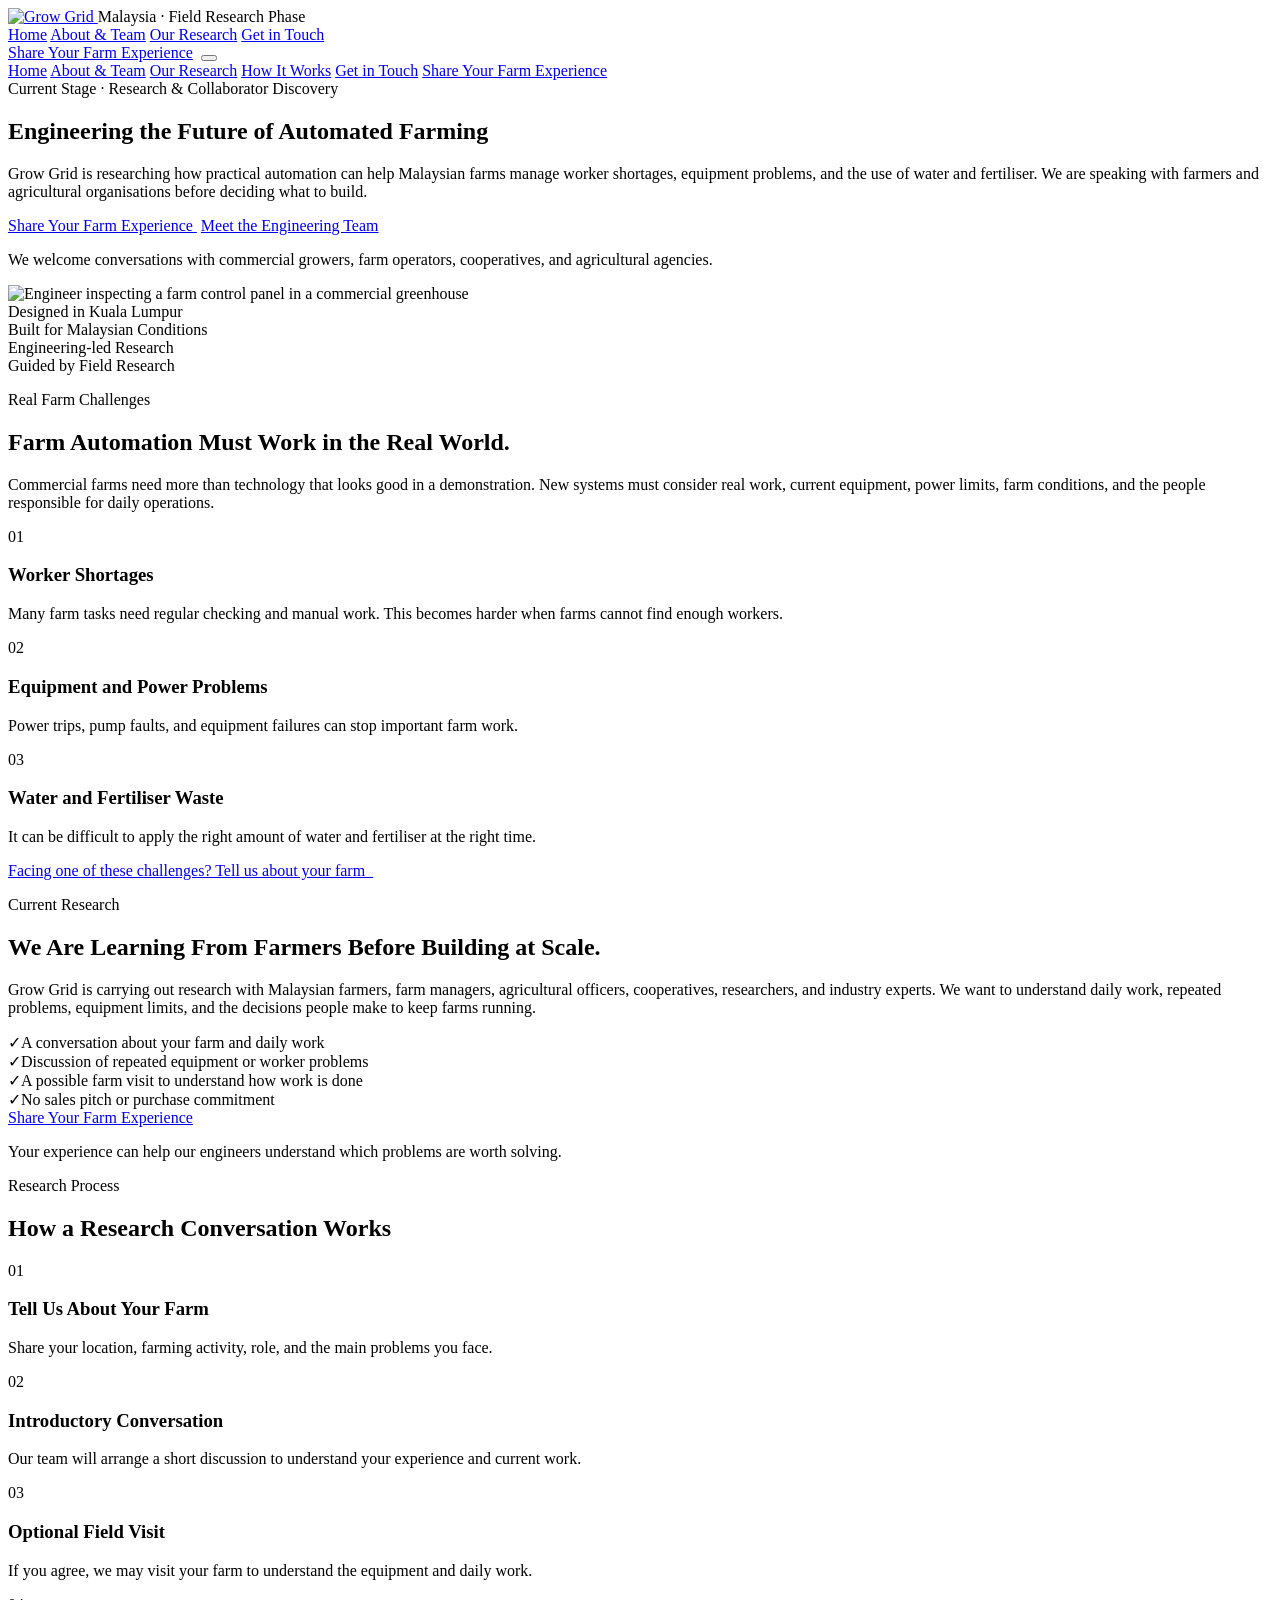
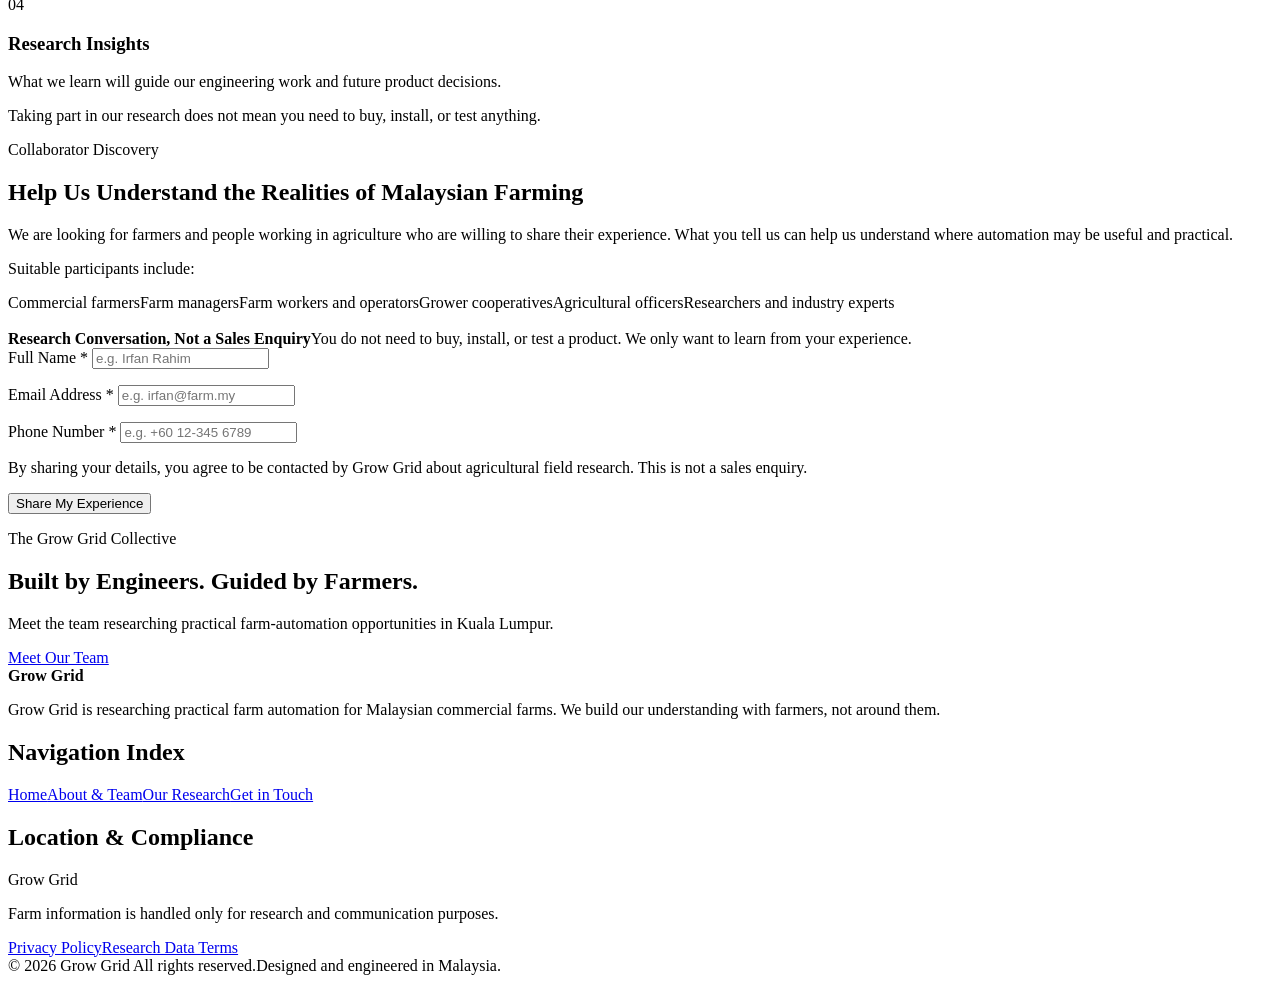
==== index.html @ 59992b11 "Add files via upload" ====
<!doctype html>
<html lang="en-MY">
<head>
  <meta charset="utf-8">
  <meta name="viewport" content="width=device-width, initial-scale=1">
  <meta name="description" content="Grow Grid is learning from Malaysian farmers to guide practical research into farm automation.">
  <title>Grow Grid | Engineering for Real Farm Needs</title>
  <link rel="stylesheet" href="styles.css">
  <script src="script.js" defer></script>
</head>
<body>
  <header class="site-header">
    <div class="container header-inner">
      <div class="brand-wrap">
        <a class="logo-link" href="index.html" aria-label="Grow Grid home">
          <img class="brand-logo" src="assets/grow-grid-logo.png" alt="Grow Grid">
        </a>
        <span class="phase-chip"><span class="phase-dot"></span>Malaysia · Field Research Phase</span>
      </div>
      <div class="header-actions">
        <nav class="desktop-nav" aria-label="Main navigation">
          <a class="nav-link active" href="index.html">Home</a>
          <a class="nav-link" href="about.html">About &amp; Team</a>
          <a class="nav-link" href="#current-research">Our Research</a>
          <a class="nav-link" href="#research-form-section">Get in Touch</a>
        </nav>
        <a class="btn btn--primary btn--compact" href="#research-form-section">Share Your Farm Experience</a>
        <span class="header-icon" aria-hidden="true"><img src="assets/home-icon-13.svg" alt=""></span>
        <button class="menu-toggle" type="button" aria-label="Open navigation" aria-expanded="false" data-menu-toggle>
          <span></span><span></span><span></span>
        </button>
      </div>
    </div>
    <nav class="mobile-menu" aria-label="Mobile navigation" data-mobile-menu>
      <a class="nav-link active" href="index.html">Home</a>
      <a class="nav-link" href="about.html">About &amp; Team</a>
      <a class="nav-link" href="#current-research">Our Research</a>
      <a class="nav-link" href="#research-process">How It Works</a>
      <a class="nav-link" href="#research-form-section">Get in Touch</a>
      <a class="btn btn--primary" href="#research-form-section">Share Your Farm Experience</a>
    </nav>
  </header>

  <main>
    <section class="hero">
      <div class="container hero-inner">
        <div class="hero-content">
          <div class="status-badge"><i></i>Current Stage · Research &amp; Collaborator Discovery</div>
          <h1 class="hero-title">Engineering the Future of Automated Farming</h1>
          <p class="hero-copy">Grow Grid is researching how practical automation can help Malaysian farms manage worker shortages, equipment problems, and the use of water and fertiliser. We are speaking with farmers and agricultural organisations before deciding what to build.</p>
          <div class="hero-actions">
            <a class="btn btn--primary" href="#research-form-section">Share Your Farm Experience <img class="inline-icon" src="assets/home-icon-12.svg" alt=""></a>
            <a class="btn btn--outline-light" href="about.html">Meet the Engineering Team</a>
          </div>
          <p class="reassurance"><img src="assets/home-icon-04.svg" alt="">We welcome conversations with commercial growers, farm operators, cooperatives, and agricultural agencies.</p>
        </div>
        <div class="technical-frame">
          <span class="corner" aria-hidden="true"></span>
          <img class="hero-image" src="assets/home-hero.jpg" alt="Engineer inspecting a farm control panel in a commercial greenhouse" width="488" height="500">
        </div>
      </div>
    </section>

    <section class="trust-strip" aria-label="Grow Grid credibility">
      <div class="container trust-grid">
        <div class="trust-item"><span class="icon-box"><img src="assets/home-icon-01.svg" alt=""></span>Designed in Kuala Lumpur</div>
        <div class="trust-item"><span class="icon-box"><img src="assets/home-icon-02.svg" alt=""></span>Built for Malaysian Conditions</div>
        <div class="trust-item"><span class="icon-box"><img src="assets/home-icon-08.svg" alt=""></span>Engineering-led Research</div>
        <div class="trust-item"><span class="icon-box"><img src="assets/home-icon-06.svg" alt=""></span>Guided by Field Research</div>
      </div>
    </section>

    <section class="section section--large section--mint" id="farm-challenges">
      <div class="container">
        <p class="eyebrow">Real Farm Challenges</p>
        <h2 class="section-title">Farm Automation Must Work in the Real World.</h2>
        <p class="section-copy">Commercial farms need more than technology that looks good in a demonstration. New systems must consider real work, current equipment, power limits, farm conditions, and the people responsible for daily operations.</p>
        <div class="challenge-grid">
          <article class="challenge-card">
            <div class="card-top"><span class="card-number">01</span><img class="card-icon" src="assets/home-icon-03.svg" alt=""></div>
            <h3 class="card-title">Worker Shortages</h3>
            <p class="card-copy">Many farm tasks need regular checking and manual work. This becomes harder when farms cannot find enough workers.</p>
          </article>
          <article class="challenge-card">
            <div class="card-top"><span class="card-number card-number--red">02</span><img class="card-icon" src="assets/home-icon-11.svg" alt=""></div>
            <h3 class="card-title">Equipment and Power Problems</h3>
            <p class="card-copy">Power trips, pump faults, and equipment failures can stop important farm work.</p>
          </article>
          <article class="challenge-card">
            <div class="card-top"><span class="card-number card-number--olive">03</span><img class="card-icon" src="assets/home-icon-10.svg" alt=""></div>
            <h3 class="card-title">Water and Fertiliser Waste</h3>
            <p class="card-copy">It can be difficult to apply the right amount of water and fertiliser at the right time.</p>
          </article>
        </div>
        <a class="section-outlink" href="#research-form-section">Facing one of these challenges? Tell us about your farm&nbsp; <img class="inline-icon" src="assets/home-icon-05.svg" alt=""></a>
      </div>
    </section>

    <section class="section--dark" id="current-research">
      <div class="container research-band-inner">
        <div class="research-heading">
          <p class="eyebrow eyebrow--lime">Current Research</p>
          <h2 class="section-title section-title--light">We Are Learning From Farmers Before Building at Scale.</h2>
          <div class="lime-rule" aria-hidden="true"></div>
        </div>
        <div>
          <p class="research-copy">Grow Grid is carrying out research with Malaysian farmers, farm managers, agricultural officers, cooperatives, researchers, and industry experts. We want to understand daily work, repeated problems, equipment limits, and the decisions people make to keep farms running.</p>
          <div class="research-list">
            <div class="research-list-item"><span class="check">✓</span>A conversation about your farm and daily work</div>
            <div class="research-list-item"><span class="check">✓</span>Discussion of repeated equipment or worker problems</div>
            <div class="research-list-item"><span class="check">✓</span>A possible farm visit to understand how work is done</div>
            <div class="research-list-item"><span class="check">✓</span>No sales pitch or purchase commitment</div>
          </div>
          <a class="btn btn--primary" href="#research-form-section">Share Your Farm Experience</a>
          <p class="research-note">Your experience can help our engineers understand which problems are worth solving.</p>
        </div>
      </div>
    </section>

    <section class="section section--large section--soft" id="research-process">
      <div class="container">
        <div class="center-heading">
          <p class="eyebrow">Research Process</p>
          <h2 class="section-title">How a Research Conversation Works</h2>
        </div>
        <div class="timeline">
          <article class="step-card"><span class="step-number">01</span><h3 class="card-title">Tell Us About Your Farm</h3><p class="card-copy">Share your location, farming activity, role, and the main problems you face.</p></article>
          <article class="step-card"><span class="step-number">02</span><h3 class="card-title">Introductory Conversation</h3><p class="card-copy">Our team will arrange a short discussion to understand your experience and current work.</p></article>
          <article class="step-card"><span class="step-number">03</span><h3 class="card-title">Optional Field Visit</h3><p class="card-copy">If you agree, we may visit your farm to understand the equipment and daily work.</p></article>
          <article class="step-card"><span class="step-number">04</span><h3 class="card-title">Research Insights</h3><p class="card-copy">What we learn will guide our engineering work and future product decisions.</p></article>
        </div>
        <p class="timeline-note">Taking part in our research does not mean you need to buy, install, or test anything.</p>
      </div>
    </section>

    <section class="section--dark form-section" id="research-form-section">
      <div class="container form-layout">
        <div>
          <p class="eyebrow eyebrow--lime">Collaborator Discovery</p>
          <h2 class="section-title section-title--light">Help Us Understand the Realities of Malaysian Farming</h2>
          <p class="section-copy section-copy--light">We are looking for farmers and people working in agriculture who are willing to share their experience. What you tell us can help us understand where automation may be useful and practical.</p>
          <p class="participant-label">Suitable participants include:</p>
          <div class="tags">
            <span class="tag">Commercial farmers</span><span class="tag">Farm managers</span><span class="tag">Farm workers and operators</span><span class="tag">Grower cooperatives</span><span class="tag">Agricultural officers</span><span class="tag">Researchers and industry experts</span>
          </div>
          <div class="notice-box"><img src="assets/home-icon-09.svg" alt=""><div><strong>Research Conversation, Not a Sales Enquiry</strong>You do not need to buy, install, or test a product. We only want to learn from your experience.</div></div>
        </div>

        <form class="form-card" id="research-form" novalidate>
          <div class="form-grid">
            <div class="field">
              <label for="name">Full Name *</label>
              <input id="name" name="name" type="text" autocomplete="name" placeholder="e.g. Irfan Rahim" aria-describedby="name-error" required>
              <p class="field-error" id="name-error" aria-live="polite"></p>
            </div>
            <div class="field">
              <label for="email">Email Address *</label>
              <input id="email" name="email" type="email" autocomplete="email" placeholder="e.g. irfan@farm.my" aria-describedby="email-error" required>
              <p class="field-error" id="email-error" aria-live="polite"></p>
            </div>
            <div class="field">
              <label for="phone">Phone Number *</label>
              <input id="phone" name="phone" type="tel" autocomplete="tel" placeholder="e.g. +60 12-345 6789" aria-describedby="phone-error" required>
              <p class="field-error" id="phone-error" aria-live="polite"></p>
            </div>
          </div>
          <p class="form-trust">By sharing your details, you agree to be contacted by Grow Grid about agricultural field research. This is not a sales enquiry.</p>
          <button class="btn btn--primary btn--full" type="submit">Share My Experience</button>
          <p class="form-status" data-form-status role="status" aria-live="polite"></p>
        </form>
      </div>
    </section>

    <section class="team-banner">
      <div class="container">
        <p class="eyebrow eyebrow--lime">The Grow Grid Collective</p>
        <h2 class="section-title section-title--light">Built by Engineers. Guided by Farmers.</h2>
        <p>Meet the team researching practical farm-automation opportunities in Kuala Lumpur.</p>
        <a class="btn btn--white" href="about.html">Meet Our Team</a>
      </div>
    </section>
  </main>

  <footer class="site-footer">
    <div class="container">
      <div class="footer-main">
        <div>
          <div class="footer-logo-row"><img src="assets/grow-grid-logo-about.png" alt=""><strong class="footer-brand">Grow Grid</strong></div>
          <p class="footer-copy">Grow Grid is researching practical farm automation for Malaysian commercial farms. We build our understanding with farmers, not around them.</p>
        </div>
        <div>
          <h2 class="footer-heading">Navigation Index</h2>
          <nav class="footer-links" aria-label="Footer navigation"><a href="index.html">Home</a><a href="about.html">About &amp; Team</a><a href="#current-research">Our Research</a><a href="#research-form-section">Get in Touch</a></nav>
        </div>
        <div>
          <h2 class="footer-heading">Location &amp; Compliance</h2>
          <p class="footer-small">Grow Grid </p>
          <p class="footer-small">Farm information is handled only for research and communication purposes.</p>
          <div class="legal-links"><a href="#">Privacy Policy</a><a href="#">Research Data Terms</a></div>
        </div>
      </div>
      <div class="footer-bottom"><span>© 2026 Grow Grid  All rights reserved.</span><span class="footer-signoff">Designed and engineered in Malaysia.</span></div>
    </div>
  </footer>
</body>
</html>
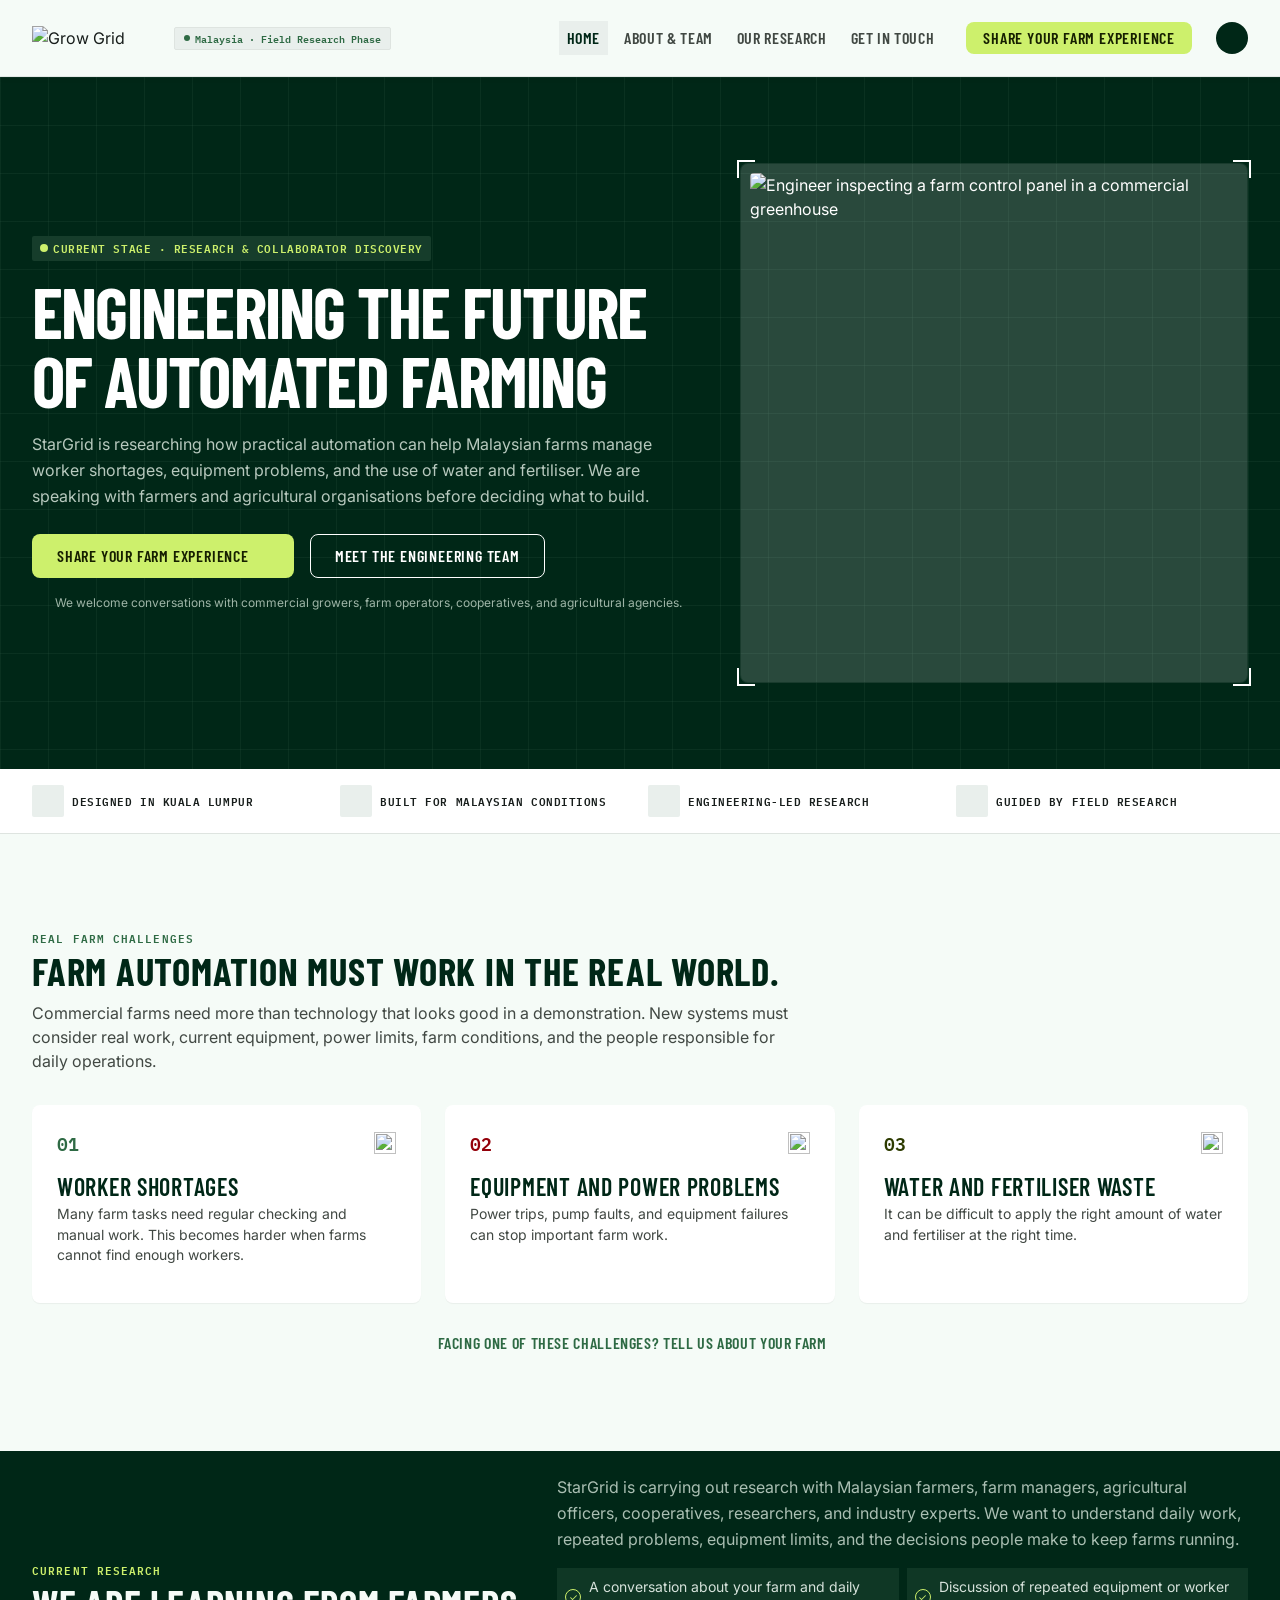
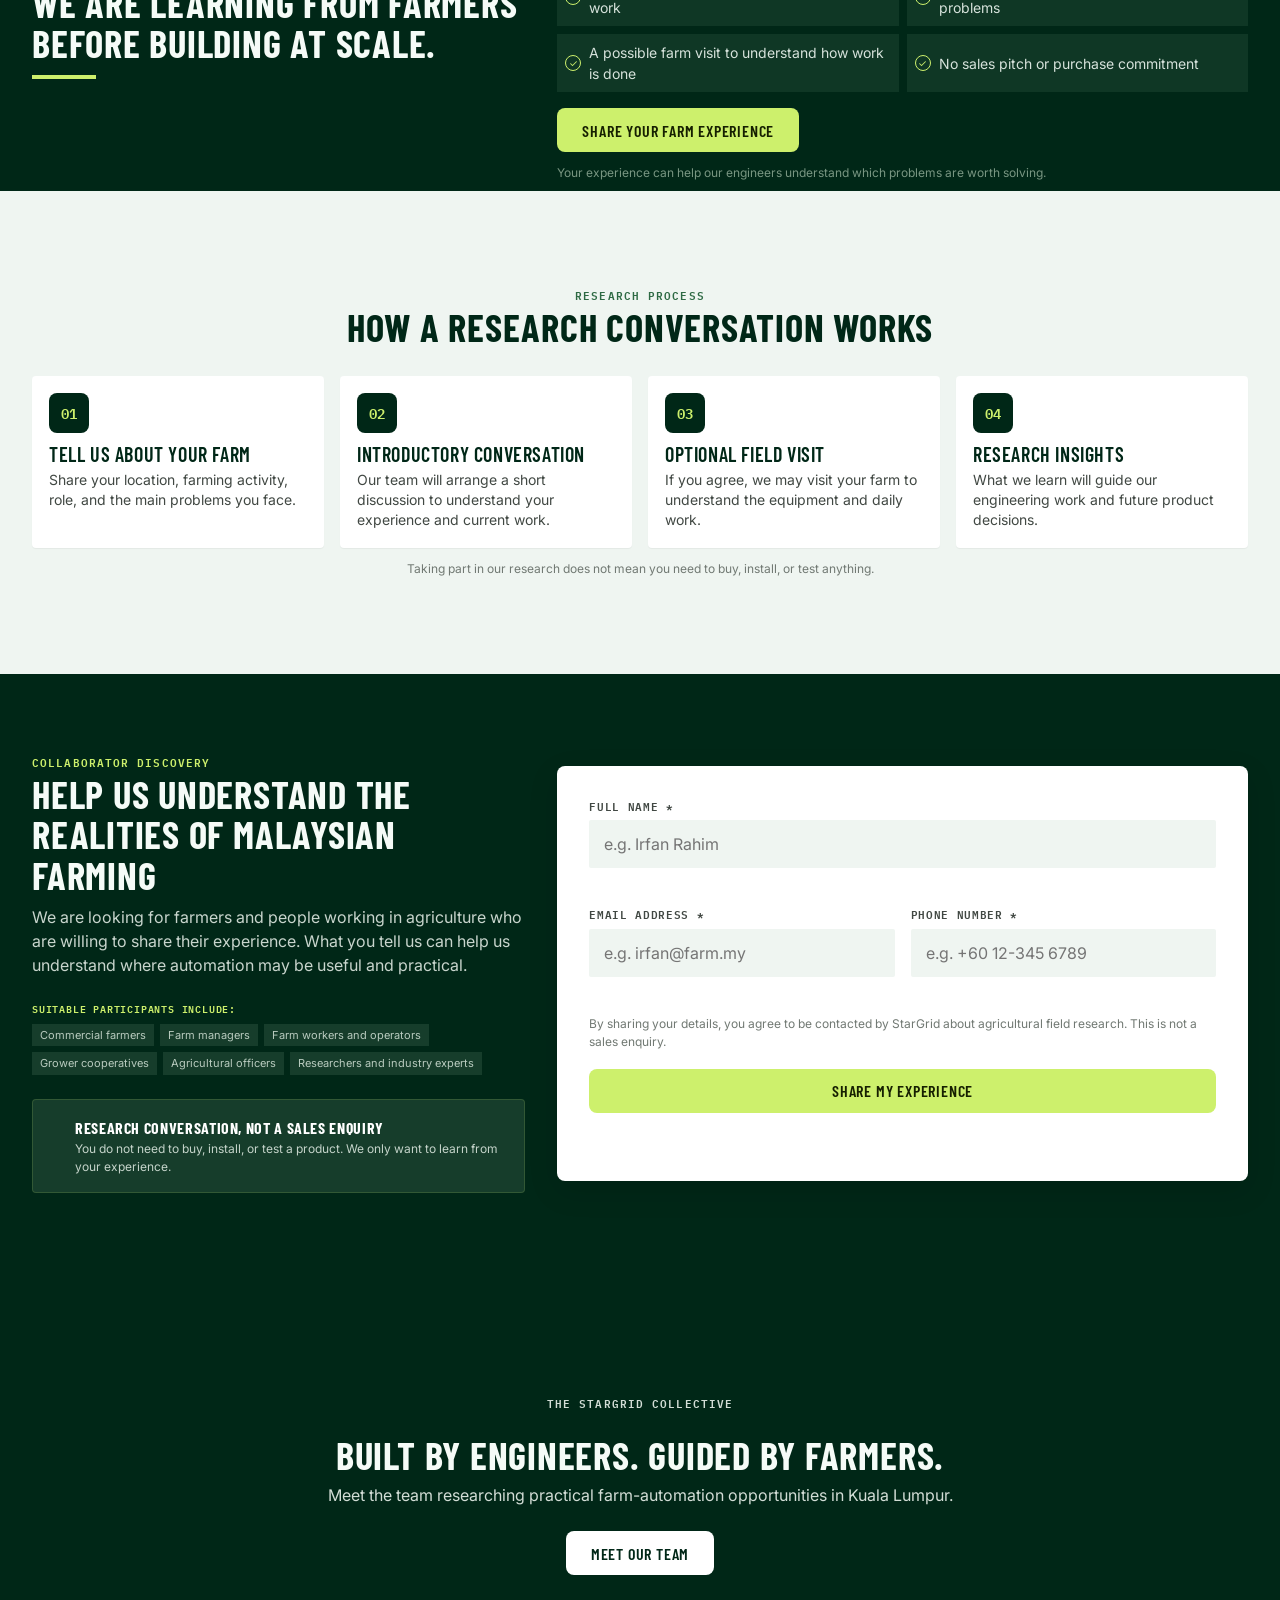
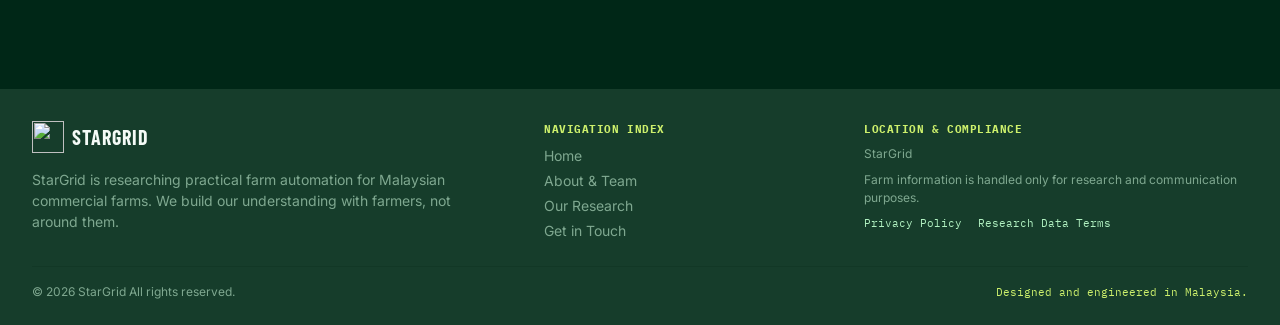
==== commit 6fd234ab: "Add files via upload" ====
--- a/index.html
+++ b/index.html
@@ -3,8 +3,8 @@
 <head>
   <meta charset="utf-8">
   <meta name="viewport" content="width=device-width, initial-scale=1">
-  <meta name="description" content="Grow Grid is learning from Malaysian farmers to guide practical research into farm automation.">
-  <title>Grow Grid | Engineering for Real Farm Needs</title>
+  <meta name="description" content="StarGrid is learning from Malaysian farmers to guide practical research into farm automation.">
+  <title>StarGrid | Engineering for Real Farm Needs</title>
   <link rel="stylesheet" href="styles.css">
   <script src="script.js" defer></script>
 </head>
@@ -47,7 +47,7 @@
         <div class="hero-content">
           <div class="status-badge"><i></i>Current Stage · Research &amp; Collaborator Discovery</div>
           <h1 class="hero-title">Engineering the Future of Automated Farming</h1>
-          <p class="hero-copy">Grow Grid is researching how practical automation can help Malaysian farms manage worker shortages, equipment problems, and the use of water and fertiliser. We are speaking with farmers and agricultural organisations before deciding what to build.</p>
+          <p class="hero-copy">StarGrid is researching how practical automation can help Malaysian farms manage worker shortages, equipment problems, and the use of water and fertiliser. We are speaking with farmers and agricultural organisations before deciding what to build.</p>
           <div class="hero-actions">
             <a class="btn btn--primary" href="#research-form-section">Share Your Farm Experience <img class="inline-icon" src="assets/home-icon-12.svg" alt=""></a>
             <a class="btn btn--outline-light" href="about.html">Meet the Engineering Team</a>
@@ -61,7 +61,7 @@
       </div>
     </section>
 
-    <section class="trust-strip" aria-label="Grow Grid credibility">
+    <section class="trust-strip" aria-label="StarGrid credibility">
       <div class="container trust-grid">
         <div class="trust-item"><span class="icon-box"><img src="assets/home-icon-01.svg" alt=""></span>Designed in Kuala Lumpur</div>
         <div class="trust-item"><span class="icon-box"><img src="assets/home-icon-02.svg" alt=""></span>Built for Malaysian Conditions</div>
@@ -104,7 +104,7 @@
           <div class="lime-rule" aria-hidden="true"></div>
         </div>
         <div>
-          <p class="research-copy">Grow Grid is carrying out research with Malaysian farmers, farm managers, agricultural officers, cooperatives, researchers, and industry experts. We want to understand daily work, repeated problems, equipment limits, and the decisions people make to keep farms running.</p>
+          <p class="research-copy">StarGrid is carrying out research with Malaysian farmers, farm managers, agricultural officers, cooperatives, researchers, and industry experts. We want to understand daily work, repeated problems, equipment limits, and the decisions people make to keep farms running.</p>
           <div class="research-list">
             <div class="research-list-item"><span class="check">✓</span>A conversation about your farm and daily work</div>
             <div class="research-list-item"><span class="check">✓</span>Discussion of repeated equipment or worker problems</div>
@@ -164,7 +164,7 @@
               <p class="field-error" id="phone-error" aria-live="polite"></p>
             </div>
           </div>
-          <p class="form-trust">By sharing your details, you agree to be contacted by Grow Grid about agricultural field research. This is not a sales enquiry.</p>
+          <p class="form-trust">By sharing your details, you agree to be contacted by StarGrid about agricultural field research. This is not a sales enquiry.</p>
           <button class="btn btn--primary btn--full" type="submit">Share My Experience</button>
           <p class="form-status" data-form-status role="status" aria-live="polite"></p>
         </form>
@@ -173,7 +173,7 @@
 
     <section class="team-banner">
       <div class="container">
-        <p class="eyebrow eyebrow--lime">The Grow Grid Collective</p>
+        <p class="eyebrow eyebrow--lime">The StarGrid Collective</p>
         <h2 class="section-title section-title--light">Built by Engineers. Guided by Farmers.</h2>
         <p>Meet the team researching practical farm-automation opportunities in Kuala Lumpur.</p>
         <a class="btn btn--white" href="about.html">Meet Our Team</a>
@@ -185,8 +185,8 @@
     <div class="container">
       <div class="footer-main">
         <div>
-          <div class="footer-logo-row"><img src="assets/grow-grid-logo-about.png" alt=""><strong class="footer-brand">Grow Grid</strong></div>
-          <p class="footer-copy">Grow Grid is researching practical farm automation for Malaysian commercial farms. We build our understanding with farmers, not around them.</p>
+          <div class="footer-logo-row"><img src="assets/grow-grid-logo-about.png" alt=""><strong class="footer-brand">StarGrid</strong></div>
+          <p class="footer-copy">StarGrid is researching practical farm automation for Malaysian commercial farms. We build our understanding with farmers, not around them.</p>
         </div>
         <div>
           <h2 class="footer-heading">Navigation Index</h2>
@@ -194,12 +194,12 @@
         </div>
         <div>
           <h2 class="footer-heading">Location &amp; Compliance</h2>
-          <p class="footer-small">Grow Grid </p>
+          <p class="footer-small">StarGrid </p>
           <p class="footer-small">Farm information is handled only for research and communication purposes.</p>
           <div class="legal-links"><a href="#">Privacy Policy</a><a href="#">Research Data Terms</a></div>
         </div>
       </div>
-      <div class="footer-bottom"><span>© 2026 Grow Grid  All rights reserved.</span><span class="footer-signoff">Designed and engineered in Malaysia.</span></div>
+      <div class="footer-bottom"><span>© 2026 StarGrid  All rights reserved.</span><span class="footer-signoff">Designed and engineered in Malaysia.</span></div>
     </div>
   </footer>
 </body>
--- a/styles.css
+++ b/styles.css
@@ -0,0 +1,354 @@
+@import url('https://fonts.googleapis.com/css2?family=Barlow+Condensed:wght@600;700&family=IBM+Plex+Mono:wght@500;600&family=Inter:wght@400;500;600&display=swap');
+
+:root {
+  --green-950: #002717;
+  --green-900: #063b2b;
+  --green-800: #163d2b;
+  --green-600: #2e6a44;
+  --green-300: #7fa890;
+  --lime: #cdf06c;
+  --lime-ink: #161f00;
+  --mint: #eff5f1;
+  --mint-light: #f5fbf7;
+  --white: #fff;
+  --ink: #171d1b;
+  --copy: #414843;
+  --muted: #717973;
+  --line: #dee4e0;
+  --line-strong: #c1c8c1;
+  --danger: #93000a;
+  --heading: 'Barlow Condensed', 'Arial Narrow', sans-serif;
+  --body: 'Inter', Arial, sans-serif;
+  --mono: 'IBM Plex Mono', Consolas, monospace;
+  --container: 1280px;
+}
+
+* { box-sizing: border-box; }
+html { scroll-behavior: smooth; }
+body {
+  margin: 0;
+  color: var(--ink);
+  background: var(--mint-light);
+  font-family: var(--body);
+  line-height: 1.5;
+}
+body.menu-open { overflow: hidden; }
+img { display: block; max-width: 100%; }
+a { color: inherit; text-decoration: none; }
+button, input { font: inherit; }
+button, a { -webkit-tap-highlight-color: transparent; }
+:focus-visible { outline: 3px solid #8ab72d; outline-offset: 3px; }
+
+.container { width: min(100%, var(--container)); margin-inline: auto; padding-inline: 32px; }
+.section { padding-block: 80px; }
+.section--large { padding-block: 96px; }
+.section--mint { background: var(--mint-light); }
+.section--soft { background: var(--mint); }
+.section--dark { color: var(--white); background: var(--green-950); }
+
+.eyebrow {
+  margin: 0 0 4px;
+  color: var(--green-600);
+  font-family: var(--mono);
+  font-size: 11px;
+  font-weight: 600;
+  letter-spacing: .1em;
+  text-transform: uppercase;
+}
+.eyebrow--lime { color: var(--lime); }
+.section-title, .hero-title, .card-title, .footer-brand, .nav-link, .btn {
+  font-family: var(--heading);
+  text-transform: uppercase;
+}
+.section-title {
+  margin: 0;
+  color: var(--green-950);
+  font-size: clamp(2rem, 3vw, 2.75rem);
+  font-weight: 700;
+  letter-spacing: .02em;
+  line-height: 1.05;
+}
+.section-title--light { color: var(--mint-light); }
+.section-copy { max-width: 760px; margin: 10px 0 0; color: var(--copy); font-size: 16px; }
+.section-copy--light { color: #c8d5cd; }
+
+.site-header {
+  position: sticky;
+  z-index: 100;
+  top: 0;
+  width: 100%;
+  border-bottom: 1px solid rgba(222, 228, 224, .8);
+  background: rgba(245, 251, 247, .93);
+  box-shadow: 0 1px 8px rgba(0, 0, 0, .04);
+  backdrop-filter: blur(8px);
+}
+.header-inner { min-height: 76px; display: flex; align-items: center; justify-content: space-between; gap: 24px; }
+.brand-wrap, .header-actions, .desktop-nav { display: flex; align-items: center; }
+.brand-wrap { gap: 16px; min-width: 0; }
+.logo-link { flex: 0 0 auto; }
+.brand-logo { width: 126px; height: auto; }
+.phase-chip {
+  display: inline-flex;
+  align-items: center;
+  gap: 5px;
+  padding: 3px 9px;
+  border: 1px solid var(--line);
+  border-radius: 2px;
+  color: var(--green-600);
+  background: #e9efec;
+  font-family: var(--mono);
+  font-size: 10px;
+  font-weight: 600;
+  white-space: nowrap;
+}
+.phase-dot { width: 6px; height: 6px; border-radius: 50%; background: var(--green-600); }
+.header-actions { gap: 24px; }
+.desktop-nav { gap: 8px; }
+.nav-link { padding: 5px 8px; color: var(--copy); font-size: 16px; font-weight: 600; letter-spacing: .04em; }
+.nav-link:hover, .nav-link.active { color: var(--green-950); background: #e9efec; }
+.header-icon { display: grid; width: 32px; height: 32px; place-items: center; border-radius: 50%; background: var(--green-950); }
+.header-icon img { width: 12px; height: 12px; }
+.menu-toggle { display: none; width: 42px; height: 42px; padding: 9px; border: 0; background: transparent; cursor: pointer; }
+.menu-toggle span { display: block; height: 2px; margin: 5px 0; background: var(--green-950); transition: .2s; }
+.mobile-menu { display: none; }
+
+.btn {
+  display: inline-flex;
+  min-height: 44px;
+  align-items: center;
+  justify-content: center;
+  gap: 8px;
+  padding: 11px 24px;
+  border: 1px solid transparent;
+  border-radius: 8px;
+  font-size: 16px;
+  font-weight: 600;
+  letter-spacing: .05em;
+  line-height: 1.2;
+  cursor: pointer;
+  transition: transform .18s ease, background .18s ease, border-color .18s ease;
+}
+.btn:hover { transform: translateY(-2px); }
+.btn--primary { color: var(--lime-ink); background: var(--lime); }
+.btn--primary:hover { background: #d8f68a; }
+.btn--outline-light { color: var(--white); border-color: var(--white); background: transparent; }
+.btn--outline-dark { color: var(--green-950); border-color: var(--green-600); background: transparent; }
+.btn--white { color: var(--green-950); background: var(--white); }
+.btn--compact { min-height: 32px; padding: 5px 16px; }
+.btn--full { width: 100%; }
+.btn[disabled] { cursor: not-allowed; opacity: .65; transform: none; }
+.inline-icon { width: 12px; height: 12px; object-fit: contain; }
+
+.hero {
+  position: relative;
+  overflow: hidden;
+  color: var(--white);
+  background-color: var(--green-950);
+  background-image: linear-gradient(rgba(127,168,144,.08) 1px, transparent 1px), linear-gradient(90deg, rgba(127,168,144,.08) 1px, transparent 1px);
+  background-size: 48px 48px;
+}
+.hero-inner { display: grid; min-height: 692px; grid-template-columns: 7fr 5fr; gap: 32px; align-items: center; }
+.hero-content { max-width: 700px; }
+.status-badge {
+  display: inline-flex;
+  align-items: center;
+  gap: 5px;
+  padding: 4px 8px;
+  border-radius: 2px;
+  color: var(--lime);
+  background: var(--green-800);
+  font-family: var(--mono);
+  font-size: 11px;
+  font-weight: 600;
+  letter-spacing: .05em;
+  text-transform: uppercase;
+}
+.status-badge i { width: 8px; height: 8px; border-radius: 50%; background: var(--lime); }
+.hero-title { margin: 16px 0; font-size: clamp(3.5rem, 5.5vw, 4.75rem); font-weight: 700; letter-spacing: -.025em; line-height: .98; }
+.hero-copy { max-width: 672px; margin: 0; color: #b7c9be; font-size: 16px; line-height: 1.65; }
+.hero-actions { display: flex; flex-wrap: wrap; gap: 16px; margin-top: 24px; }
+.reassurance { display: flex; gap: 8px; align-items: flex-start; margin: 16px 0 0; color: #9eb5a7; font-size: 12px; }
+.reassurance img { width: 15px; margin-top: 2px; }
+.technical-frame { position: relative; padding: 9px; border: 1px solid rgba(0,39,23,.4); border-radius: 8px; background: rgba(228,233,230,.18); }
+.technical-frame::before, .technical-frame::after, .technical-frame .corner::before, .technical-frame .corner::after { position: absolute; z-index: 2; width: 16px; height: 16px; content: ''; border-color: var(--lime); }
+.technical-frame::before { top: -4px; left: -4px; border-top: 2px solid; border-left: 2px solid; }
+.technical-frame::after { top: -4px; right: -4px; border-top: 2px solid; border-right: 2px solid; }
+.technical-frame .corner::before { bottom: -4px; left: -4px; border-bottom: 2px solid; border-left: 2px solid; }
+.technical-frame .corner::after { right: -4px; bottom: -4px; border-right: 2px solid; border-bottom: 2px solid; }
+.hero-image { width: 100%; height: 500px; object-fit: cover; border-radius: 4px; }
+
+.trust-strip { border-bottom: 1px solid var(--line); background: var(--white); box-shadow: 0 1px 1px rgba(0,0,0,.05); }
+.trust-grid { display: grid; min-height: 64px; grid-template-columns: repeat(4, 1fr); gap: 16px; align-items: center; }
+.trust-item { display: flex; gap: 8px; align-items: center; font-family: var(--mono); font-size: 11px; font-weight: 600; letter-spacing: .05em; text-transform: uppercase; }
+.icon-box { display: grid; width: 32px; height: 32px; flex: 0 0 32px; place-items: center; border-radius: 2px; background: #e9efec; }
+.icon-box img { max-width: 17px; max-height: 17px; }
+
+.challenge-grid { display: grid; grid-template-columns: repeat(3, 1fr); gap: 24px; margin-top: 32px; }
+.challenge-card, .step-card, .value-card, .contact-card { border: 1px solid transparent; background: var(--white); box-shadow: 0 1px 1px rgba(0,0,0,.05); }
+.challenge-card { min-height: 198px; padding: 24px; border-radius: 8px; }
+.card-top { display: flex; align-items: center; justify-content: space-between; }
+.card-number { color: var(--green-600); font-family: var(--mono); font-size: 18px; font-weight: 600; }
+.card-number--red { color: var(--danger); }
+.card-number--olive { color: #2d3b00; }
+.card-icon { width: 22px; height: 22px; object-fit: contain; }
+.card-title { margin: 16px 0 4px; color: var(--green-950); font-size: 24px; font-weight: 600; letter-spacing: .03em; line-height: 1.15; }
+.card-copy { margin: 0; color: var(--copy); font-size: 14px; line-height: 1.45; }
+.section-outlink { display: flex; justify-content: center; margin-top: 28px; color: var(--green-600); font-family: var(--heading); font-size: 16px; font-weight: 600; letter-spacing: .04em; text-transform: uppercase; }
+
+.research-band-inner { display: grid; min-height: 340px; grid-template-columns: 5fr 7fr; gap: 32px; align-items: center; }
+.research-heading .section-title { max-width: 490px; }
+.lime-rule { width: 64px; height: 4px; margin-top: 12px; background: var(--lime); }
+.research-copy { color: #aabfb3; line-height: 1.6; }
+.research-list { display: grid; grid-template-columns: 1fr 1fr; gap: 8px; margin: 16px 0; }
+.research-list-item { display: flex; min-height: 56px; gap: 8px; align-items: center; padding: 8px; color: #d6e2db; background: rgba(22,61,43,.72); font-size: 14px; }
+.check { display: grid; width: 16px; height: 16px; flex: 0 0 16px; place-items: center; border: 1px solid var(--lime); border-radius: 50%; color: var(--lime); font-size: 10px; }
+.research-note { margin: 12px 0 0; color: #789682; font-size: 12px; }
+
+.center-heading { text-align: center; }
+.timeline { display: grid; grid-template-columns: repeat(4, 1fr); gap: 16px; margin-top: 28px; }
+.step-card { min-height: 164px; padding: 16px; border-radius: 4px; }
+.step-number { display: grid; width: 40px; height: 40px; place-items: center; border-radius: 8px; color: var(--lime); background: var(--green-950); font-family: var(--mono); font-size: 14px; font-weight: 600; }
+.step-card .card-title { margin-top: 10px; font-size: 20px; }
+.timeline-note { margin: 12px auto 0; color: var(--muted); font-size: 12px; text-align: center; }
+
+.form-section { padding-block: 80px; }
+.form-layout { display: grid; grid-template-columns: 5fr 7fr; gap: 32px; align-items: center; }
+.participant-label { margin: 24px 0 8px; color: var(--lime); font-family: var(--mono); font-size: 10px; font-weight: 600; letter-spacing: .08em; text-transform: uppercase; }
+.tags { display: flex; flex-wrap: wrap; gap: 6px; }
+.tag { padding: 3px 8px; color: #b9cbbf; background: var(--green-800); font-size: 11px; }
+.notice-box { display: flex; gap: 10px; margin-top: 24px; padding: 16px; border: 1px solid rgba(205,240,108,.15); border-radius: 4px; color: #c5d4ca; background: var(--green-800); font-size: 12px; }
+.notice-box > img { width: 16px; height: 16px; margin-top: 2px; object-fit: contain; }
+.notice-box strong { display: block; color: var(--white); font-family: var(--heading); font-size: 16px; letter-spacing: .04em; text-transform: uppercase; }
+.form-card { padding: 32px; border-radius: 8px; background: var(--white); box-shadow: 0 10px 30px rgba(0,0,0,.12); }
+.form-grid { display: grid; grid-template-columns: 1fr 1fr; gap: 18px 16px; }
+.field:first-child { grid-column: 1 / -1; }
+.field label { display: block; margin-bottom: 6px; color: var(--copy); font-family: var(--mono); font-size: 11px; font-weight: 600; letter-spacing: .06em; text-transform: uppercase; }
+.field input { width: 100%; height: 48px; padding: 12px 14px; border: 1px solid transparent; border-radius: 2px; color: var(--ink); background: var(--mint); }
+.field input:focus { border-color: var(--green-600); outline: 0; box-shadow: 0 0 0 3px rgba(46,106,68,.14); }
+.field input[aria-invalid='true'] { border-color: var(--danger); }
+.field-error { min-height: 16px; margin: 4px 0 0; color: var(--danger); font-size: 11px; }
+.form-trust { margin: 18px 0; color: var(--muted); font-size: 12px; }
+.form-status { min-height: 24px; margin: 12px 0 0; font-size: 13px; font-weight: 600; }
+.form-status.success { color: var(--green-600); }
+.form-status.error { color: var(--danger); }
+
+.team-banner { position: relative; isolation: isolate; overflow: hidden; color: var(--white); background: var(--green-950); text-align: center; }
+.team-banner::before { position: absolute; z-index: -2; inset: 0; content: ''; background: url('assets/workshop-banner.jpg') center 44% / cover no-repeat; filter: grayscale(1); opacity: .26; }
+.team-banner::after { position: absolute; z-index: -1; inset: 0; content: ''; background: linear-gradient(0deg, var(--green-950) 0%, rgba(0,39,23,.78) 50%, rgba(0,39,23,.35) 100%); }
+.team-banner .container { display: flex; min-height: 416px; flex-direction: column; align-items: center; justify-content: center; }
+.team-banner p { margin: 8px 0 24px; color: #d2ddd6; }
+
+.about-hero { background-color: var(--green-800); }
+.about-hero .hero-inner { min-height: 640px; grid-template-columns: 1fr 1fr; }
+.about-hero .hero-title { font-size: clamp(3.4rem, 5vw, 4.4rem); }
+.about-hero .accent { display: block; color: var(--lime); }
+.about-hero .hero-image { height: 430px; }
+
+.values-grid { display: grid; grid-template-columns: 1fr 1fr; gap: 16px; margin-top: 24px; }
+.value-card { position: relative; min-height: 153px; padding: 24px; border-color: var(--line-strong); border-radius: 2px; background: var(--mint-light); }
+.value-card::after { position: absolute; top: -1px; right: -1px; width: 12px; height: 12px; content: ''; border-top: 2px solid rgba(46,106,68,.5); border-right: 2px solid rgba(46,106,68,.5); }
+.value-head { display: flex; gap: 8px; align-items: center; }
+.value-meta { color: var(--muted); font-family: var(--mono); font-size: 10px; }
+.value-card .card-title { margin: 0; font-size: 20px; }
+.value-card .card-copy { margin-top: 8px; }
+
+.team-section { padding-block: 32px; border-bottom: 1px solid var(--line); }
+.team-grid { display: grid; grid-template-columns: repeat(4, 1fr); gap: 16px; margin-top: 24px; }
+.profile { overflow: hidden; border: 1px solid var(--line-strong); border-radius: 4px; background: var(--mint); }
+.profile-image-wrap { position: relative; }
+.profile img { width: 100%; aspect-ratio: 1 / 1; object-fit: cover; object-position: top center; }
+.profile-badge { position: absolute; top: 8px; left: 8px; padding: 2px 7px; color: var(--white); border-radius: 2px; background: var(--green-600); font-family: var(--mono); font-size: 9px; }
+.profile-body { padding: 16px; }
+.profile-name { margin: 0; color: var(--green-950); font-family: var(--heading); font-size: 22px; line-height: 1; text-transform: uppercase; }
+.profile-role { margin: 3px 0 8px; color: var(--green-600); font-size: 11px; font-weight: 600; }
+.profile-copy { margin: 0; color: var(--copy); font-size: 12px; line-height: 1.4; }
+
+.contact-section { padding-block: 32px; }
+.contact-paths { display: grid; grid-template-columns: 1fr 1fr; gap: 24px; margin-top: 24px; align-items: start; }
+.contact-card { position: relative; min-height: 265px; padding: 25px; border-color: var(--line-strong); border-radius: 4px; background: var(--mint); }
+.contact-card--primary { min-height: 300px; border-color: var(--green-600); }
+.research-chip { position: absolute; top: 14px; right: 14px; padding: 2px 8px; color: var(--white); border-radius: 2px; background: var(--green-600); font-family: var(--mono); font-size: 10px; text-transform: uppercase; }
+.contact-card .card-title { margin-top: 8px; font-size: 25px; }
+.mini-list { margin: 16px 0; padding: 10px; border: 1px solid var(--line); background: var(--mint-light); }
+.mini-list div { margin: 4px 0; color: var(--copy); font-size: 12px; }
+.mini-list img { display: inline-block; width: 11px; height: 9px; margin-right: 6px; }
+.contact-details { display: grid; grid-template-columns: 1fr 1fr; gap: 8px; margin: 16px 0; }
+.contact-detail { padding: 9px; border: 1px solid var(--line); background: var(--mint-light); }
+.contact-detail span { display: block; color: var(--muted); font-family: var(--mono); font-size: 9px; text-transform: uppercase; }
+.contact-detail strong { display: block; margin-top: 5px; color: var(--green-950); font-family: var(--mono); font-size: 11px; }
+
+.site-footer { color: #7fa890; background: var(--green-800); }
+.footer-main { display: grid; grid-template-columns: 5fr 3fr 4fr; gap: 32px; padding-block: 32px 25px; border-bottom: 1px solid rgba(0,39,23,.2); }
+.footer-logo-row { display: flex; gap: 8px; align-items: center; }
+.footer-logo-row img { width: 32px; height: 32px; object-fit: contain; }
+.footer-brand { color: var(--mint-light); font-size: 20px; letter-spacing: .05em; }
+.footer-copy { max-width: 450px; margin: 16px 0 0; font-size: 14px; }
+.footer-heading { margin: 0 0 8px; color: var(--lime); font-family: var(--mono); font-size: 11px; letter-spacing: .05em; text-transform: uppercase; }
+.footer-links { display: grid; gap: 4px; font-size: 14px; }
+.footer-links a:hover { color: var(--white); }
+.footer-small { margin: 8px 0 0; font-size: 12px; }
+.legal-links { display: flex; flex-wrap: wrap; gap: 16px; margin-top: 8px; color: #b1f1c1; font-family: var(--mono); font-size: 11px; }
+.footer-bottom { display: flex; align-items: center; justify-content: space-between; padding-block: 16px 24px; font-size: 12px; }
+.footer-signoff { color: var(--lime); font-family: var(--mono); font-size: 11px; }
+
+@media (max-width: 1060px) {
+  .desktop-nav, .header-actions > .btn, .header-icon, .phase-chip { display: none; }
+  .menu-toggle { display: block; }
+  .mobile-menu {
+    position: fixed;
+    z-index: 99;
+    top: 76px;
+    right: 0;
+    bottom: 0;
+    left: 0;
+    display: grid;
+    align-content: start;
+    gap: 8px;
+    padding: 32px;
+    visibility: hidden;
+    opacity: 0;
+    background: var(--mint-light);
+    transform: translateY(-12px);
+    transition: .2s ease;
+  }
+  .mobile-menu.open { visibility: visible; opacity: 1; transform: none; }
+  .mobile-menu .nav-link { padding: 14px; font-size: 24px; }
+  .hero-inner { grid-template-columns: 1.1fr .9fr; }
+  .hero-title { font-size: clamp(3.1rem, 7vw, 4.3rem); }
+  .team-grid { grid-template-columns: repeat(2, 1fr); }
+}
+
+@media (max-width: 800px) {
+  .container { padding-inline: 20px; }
+  .section, .section--large { padding-block: 64px; }
+  .hero-inner, .about-hero .hero-inner, .research-band-inner, .form-layout { grid-template-columns: 1fr; }
+  .hero-inner { padding-block: 56px; }
+  .hero-image { height: min(105vw, 500px); }
+  .about-hero .hero-image { height: min(84vw, 430px); }
+  .trust-grid { grid-template-columns: 1fr 1fr; padding-block: 16px; }
+  .challenge-grid, .timeline { grid-template-columns: 1fr; }
+  .timeline { position: relative; padding-left: 16px; }
+  .timeline::before { position: absolute; top: 0; bottom: 0; left: 0; width: 2px; content: ''; background: var(--green-600); }
+  .research-list, .values-grid, .contact-paths, .footer-main { grid-template-columns: 1fr; }
+  .form-card { padding: 24px; }
+  .footer-main { gap: 28px; }
+  .footer-bottom { align-items: flex-start; flex-direction: column; gap: 10px; }
+}
+
+@media (max-width: 520px) {
+  .brand-logo { width: 108px; }
+  .header-inner { min-height: 68px; }
+  .mobile-menu { top: 68px; }
+  .hero-title { font-size: 3rem; }
+  .hero-actions { display: grid; grid-template-columns: 1fr; }
+  .btn { width: 100%; }
+  .trust-grid, .form-grid, .team-grid, .contact-details { grid-template-columns: 1fr; }
+  .trust-item { font-size: 10px; }
+  .research-band-inner { min-height: auto; }
+  .team-banner .container { min-height: 380px; }
+}
+
+@media (prefers-reduced-motion: reduce) {
+  html { scroll-behavior: auto; }
+  *, *::before, *::after { scroll-behavior: auto !important; transition-duration: .01ms !important; animation-duration: .01ms !important; }
+}
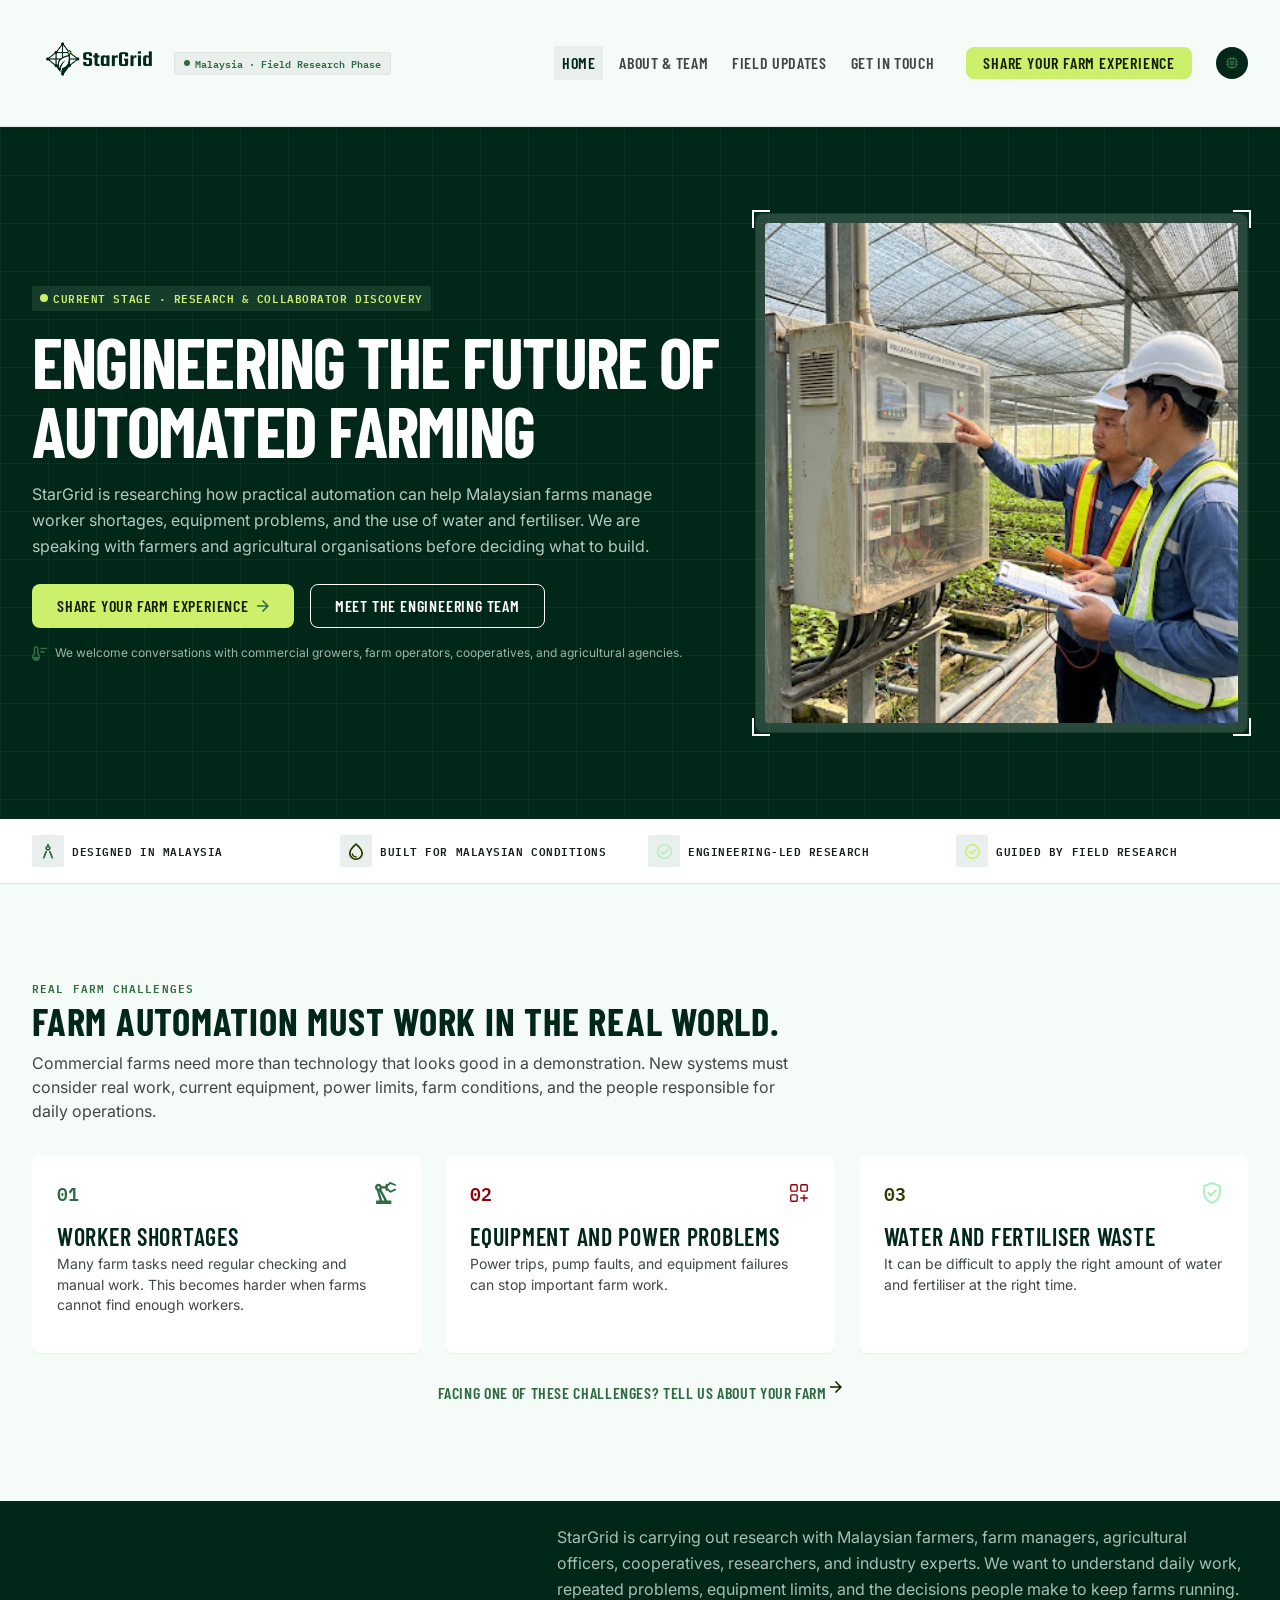
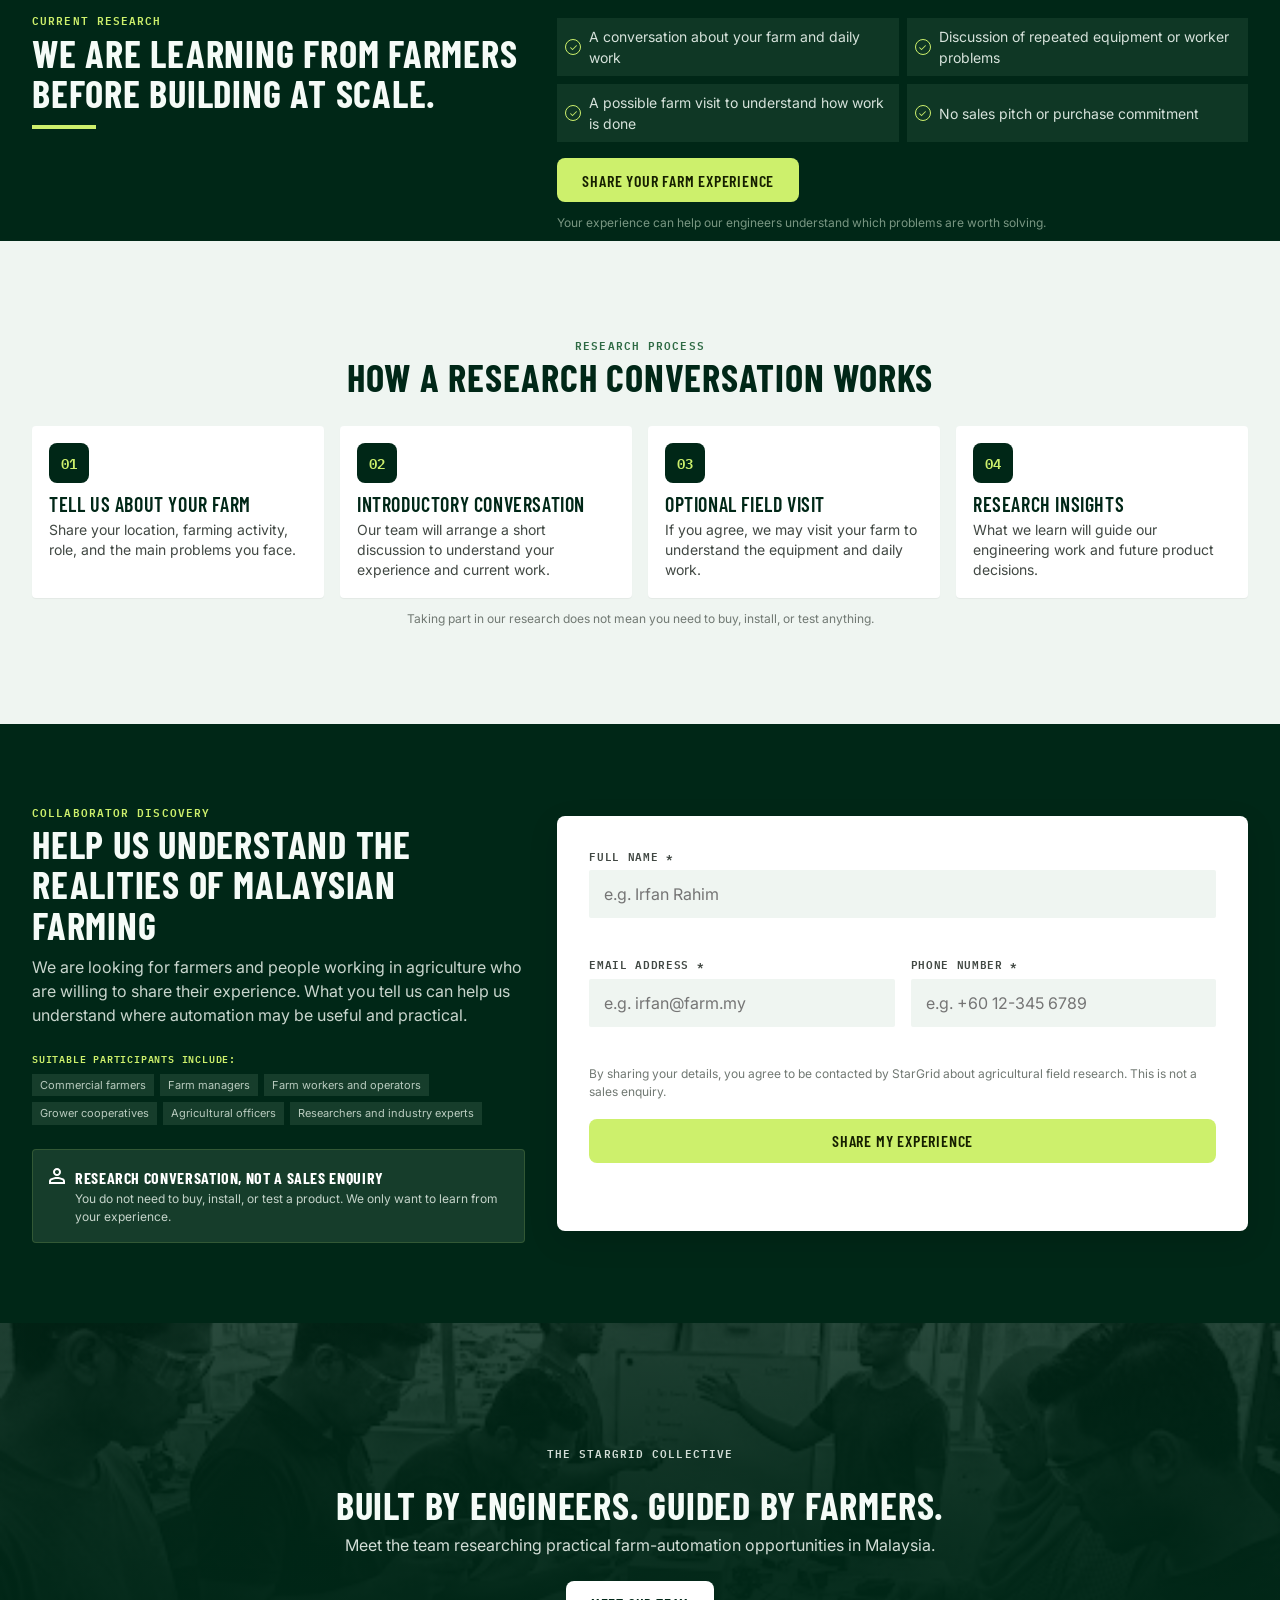
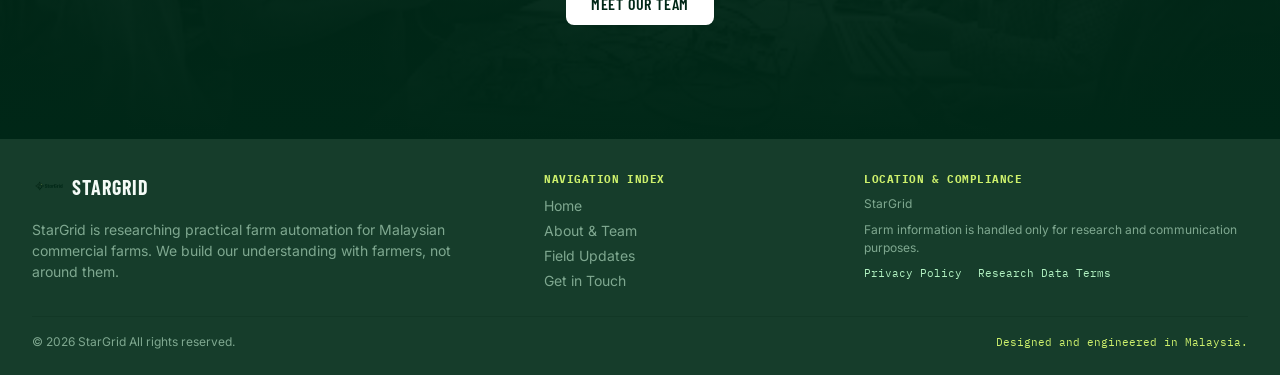
==== commit 9f4361b6: "Add files via upload" ====
--- a/index.html
+++ b/index.html
@@ -21,7 +21,7 @@
         <nav class="desktop-nav" aria-label="Main navigation">
           <a class="nav-link active" href="index.html">Home</a>
           <a class="nav-link" href="about.html">About &amp; Team</a>
-          <a class="nav-link" href="#current-research">Our Research</a>
+          <a class="nav-link" href="field-updates.html">Field Updates</a>
           <a class="nav-link" href="#research-form-section">Get in Touch</a>
         </nav>
         <a class="btn btn--primary btn--compact" href="#research-form-section">Share Your Farm Experience</a>
@@ -34,8 +34,7 @@
     <nav class="mobile-menu" aria-label="Mobile navigation" data-mobile-menu>
       <a class="nav-link active" href="index.html">Home</a>
       <a class="nav-link" href="about.html">About &amp; Team</a>
-      <a class="nav-link" href="#current-research">Our Research</a>
-      <a class="nav-link" href="#research-process">How It Works</a>
+      <a class="nav-link" href="field-updates.html">Field Updates</a>
       <a class="nav-link" href="#research-form-section">Get in Touch</a>
       <a class="btn btn--primary" href="#research-form-section">Share Your Farm Experience</a>
     </nav>
@@ -63,7 +62,7 @@
 
     <section class="trust-strip" aria-label="StarGrid credibility">
       <div class="container trust-grid">
-        <div class="trust-item"><span class="icon-box"><img src="assets/home-icon-01.svg" alt=""></span>Designed in Kuala Lumpur</div>
+        <div class="trust-item"><span class="icon-box"><img src="assets/home-icon-01.svg" alt=""></span>Designed in Malaysia </div>
         <div class="trust-item"><span class="icon-box"><img src="assets/home-icon-02.svg" alt=""></span>Built for Malaysian Conditions</div>
         <div class="trust-item"><span class="icon-box"><img src="assets/home-icon-08.svg" alt=""></span>Engineering-led Research</div>
         <div class="trust-item"><span class="icon-box"><img src="assets/home-icon-06.svg" alt=""></span>Guided by Field Research</div>
@@ -175,7 +174,7 @@
       <div class="container">
         <p class="eyebrow eyebrow--lime">The StarGrid Collective</p>
         <h2 class="section-title section-title--light">Built by Engineers. Guided by Farmers.</h2>
-        <p>Meet the team researching practical farm-automation opportunities in Kuala Lumpur.</p>
+        <p>Meet the team researching practical farm-automation opportunities in Malaysia.</p>
         <a class="btn btn--white" href="about.html">Meet Our Team</a>
       </div>
     </section>
@@ -190,7 +189,7 @@
         </div>
         <div>
           <h2 class="footer-heading">Navigation Index</h2>
-          <nav class="footer-links" aria-label="Footer navigation"><a href="index.html">Home</a><a href="about.html">About &amp; Team</a><a href="#current-research">Our Research</a><a href="#research-form-section">Get in Touch</a></nav>
+          <nav class="footer-links" aria-label="Footer navigation"><a href="index.html">Home</a><a href="about.html">About &amp; Team</a><a href="field-updates.html">Field Updates</a><a href="#research-form-section">Get in Touch</a></nav>
         </div>
         <div>
           <h2 class="footer-heading">Location &amp; Compliance</h2>
--- a/styles.css
+++ b/styles.css
@@ -276,6 +276,47 @@
 .contact-detail { padding: 9px; border: 1px solid var(--line); background: var(--mint-light); }
 .contact-detail span { display: block; color: var(--muted); font-family: var(--mono); font-size: 9px; text-transform: uppercase; }
 .contact-detail strong { display: block; margin-top: 5px; color: var(--green-950); font-family: var(--mono); font-size: 11px; }
+
+/* Field updates page */
+.field-hero .hero-inner { min-height: 640px; }
+.field-hero .hero-title { font-size: clamp(3.2rem, 5vw, 4.5rem); }
+.research-phase-note { display: flex; gap: 8px; align-items: center; margin: 18px 0 0; color: #c8d5cd; font-family: var(--mono); font-size: 12px; }
+.research-phase-note span { color: var(--lime); }
+.approach-grid { display: grid; grid-template-columns: repeat(3, 1fr); gap: 18px; margin-top: 32px; }
+.approach-card { display: flex; min-height: 170px; gap: 16px; padding: 24px; border: 1px solid var(--line-strong); border-radius: 6px; background: var(--mint-light); }
+.approach-icon { display: grid; width: 42px; height: 42px; flex: 0 0 42px; place-items: center; border-radius: 4px; background: #e4eee8; }
+.approach-icon img { width: 20px; height: 20px; }
+.approach-card h3, .update-card h3, .themes-grid h3 { margin: 4px 0 6px; color: var(--green-950); font-family: var(--heading); font-size: 24px; letter-spacing: .03em; line-height: 1.08; text-transform: uppercase; }
+.approach-card p, .update-card p, .themes-grid p { margin: 0; color: var(--copy); font-size: 14px; line-height: 1.5; }
+.draft-notice { margin-top: 24px; padding: 14px 16px; border-left: 4px solid var(--green-600); color: var(--copy); background: #e8f0eb; font-size: 13px; }
+.draft-notice strong { color: var(--green-950); }
+.updates-grid { display: grid; grid-template-columns: repeat(3, 1fr); gap: 24px; margin-top: 24px; align-items: start; }
+.update-card { overflow: hidden; border: 1px solid var(--line-strong); border-radius: 8px; background: var(--white); box-shadow: 0 3px 14px rgba(0,39,23,.06); transition: transform .18s ease, box-shadow .18s ease; }
+.update-card:hover { box-shadow: 0 10px 24px rgba(0,39,23,.1); transform: translateY(-3px); }
+.update-photo-placeholder { position: relative; display: grid; overflow: hidden; place-items: center; color: var(--green-800); background-color: #dfeae3; background-image: linear-gradient(rgba(46,106,68,.12) 1px, transparent 1px), linear-gradient(90deg, rgba(46,106,68,.12) 1px, transparent 1px), linear-gradient(135deg, rgba(205,240,108,.3), transparent 58%); background-size: 32px 32px, 32px 32px, 100% 100%; }
+.update-photo-placeholder { aspect-ratio: 16 / 10; }
+.update-photo-placeholder--two { background-color: #e7eee9; background-position: 8px 8px; }
+.update-photo-placeholder--three { background-color: #d6e5dc; background-position: 16px 16px; }
+.update-photo-placeholder span { padding: 6px 10px; border: 1px solid rgba(0,39,23,.25); border-radius: 2px; background: rgba(245,251,247,.86); font-family: var(--mono); font-size: 10px; font-weight: 600; letter-spacing: .06em; text-transform: uppercase; }
+.update-body { padding: 20px; }
+.update-topline { display: flex; gap: 10px; align-items: center; justify-content: space-between; color: var(--muted); font-family: var(--mono); font-size: 9px; text-transform: uppercase; }
+.update-category { padding: 3px 7px; color: var(--green-950); background: var(--lime); font-weight: 600; }
+.update-location { margin-top: 10px !important; color: var(--green-600) !important; font-family: var(--mono); font-size: 10px !important; text-transform: uppercase; }
+.visit-notes { margin-top: 18px; border-top: 1px solid var(--line); }
+.visit-notes summary { padding-top: 14px; color: var(--green-600); font-family: var(--heading); font-size: 16px; font-weight: 600; letter-spacing: .04em; text-transform: uppercase; cursor: pointer; }
+.visit-notes-body { padding: 12px 0 2px; }
+.visit-notes-body h4 { margin: 12px 0 2px; color: var(--green-950); font-size: 13px; }
+.visit-notes-body a { display: inline-block; margin-top: 14px; color: var(--green-600); font-size: 12px; font-weight: 600; text-decoration: underline; }
+.themes-grid { display: grid; grid-template-columns: repeat(4, 1fr); gap: 16px; margin-top: 28px; }
+.themes-grid article { min-height: 190px; padding: 22px; border: 1px solid rgba(205,240,108,.16); border-radius: 5px; background: var(--green-800); }
+.themes-grid span { color: var(--lime); font-family: var(--mono); font-size: 12px; }
+.themes-grid h3 { color: var(--white); font-size: 21px; }
+.themes-grid p { color: #b8c9bf; }
+.field-cta { padding-block: 72px; color: var(--white); background: var(--green-950); }
+.field-cta-inner { display: grid; grid-template-columns: 7fr 5fr; gap: 40px; align-items: center; }
+.field-cta p { max-width: 760px; color: #c4d2c9; }
+.field-cta small { display: block; margin-top: 14px; color: #8fa99a; }
+.field-cta-actions { display: flex; flex-wrap: wrap; gap: 12px; justify-content: flex-end; }
 
 .site-footer { color: #7fa890; background: var(--green-800); }
 .footer-main { display: grid; grid-template-columns: 5fr 3fr 4fr; gap: 32px; padding-block: 32px 25px; border-bottom: 1px solid rgba(0,39,23,.2); }
@@ -316,6 +357,8 @@
   .hero-inner { grid-template-columns: 1.1fr .9fr; }
   .hero-title { font-size: clamp(3.1rem, 7vw, 4.3rem); }
   .team-grid { grid-template-columns: repeat(2, 1fr); }
+  .updates-grid { grid-template-columns: repeat(2, 1fr); }
+  .themes-grid { grid-template-columns: repeat(2, 1fr); }
 }
 
 @media (max-width: 800px) {
@@ -330,6 +373,8 @@
   .timeline { position: relative; padding-left: 16px; }
   .timeline::before { position: absolute; top: 0; bottom: 0; left: 0; width: 2px; content: ''; background: var(--green-600); }
   .research-list, .values-grid, .contact-paths, .footer-main { grid-template-columns: 1fr; }
+  .approach-grid, .field-cta-inner { grid-template-columns: 1fr; }
+  .field-cta-actions { justify-content: flex-start; }
   .form-card { padding: 24px; }
   .footer-main { gap: 28px; }
   .footer-bottom { align-items: flex-start; flex-direction: column; gap: 10px; }
@@ -343,6 +388,7 @@
   .hero-actions { display: grid; grid-template-columns: 1fr; }
   .btn { width: 100%; }
   .trust-grid, .form-grid, .team-grid, .contact-details { grid-template-columns: 1fr; }
+  .updates-grid, .themes-grid { grid-template-columns: 1fr; }
   .trust-item { font-size: 10px; }
   .research-band-inner { min-height: auto; }
   .team-banner .container { min-height: 380px; }
@@ -352,3 +398,8 @@
   html { scroll-behavior: auto; }
   *, *::before, *::after { scroll-behavior: auto !important; transition-duration: .01ms !important; animation-duration: .01ms !important; }
 }
+.visit-notes {
+  border-top: 1px solid #d1d5db; 
+  margin-top: 16px; 
+  padding-top: 16px; 
+}
